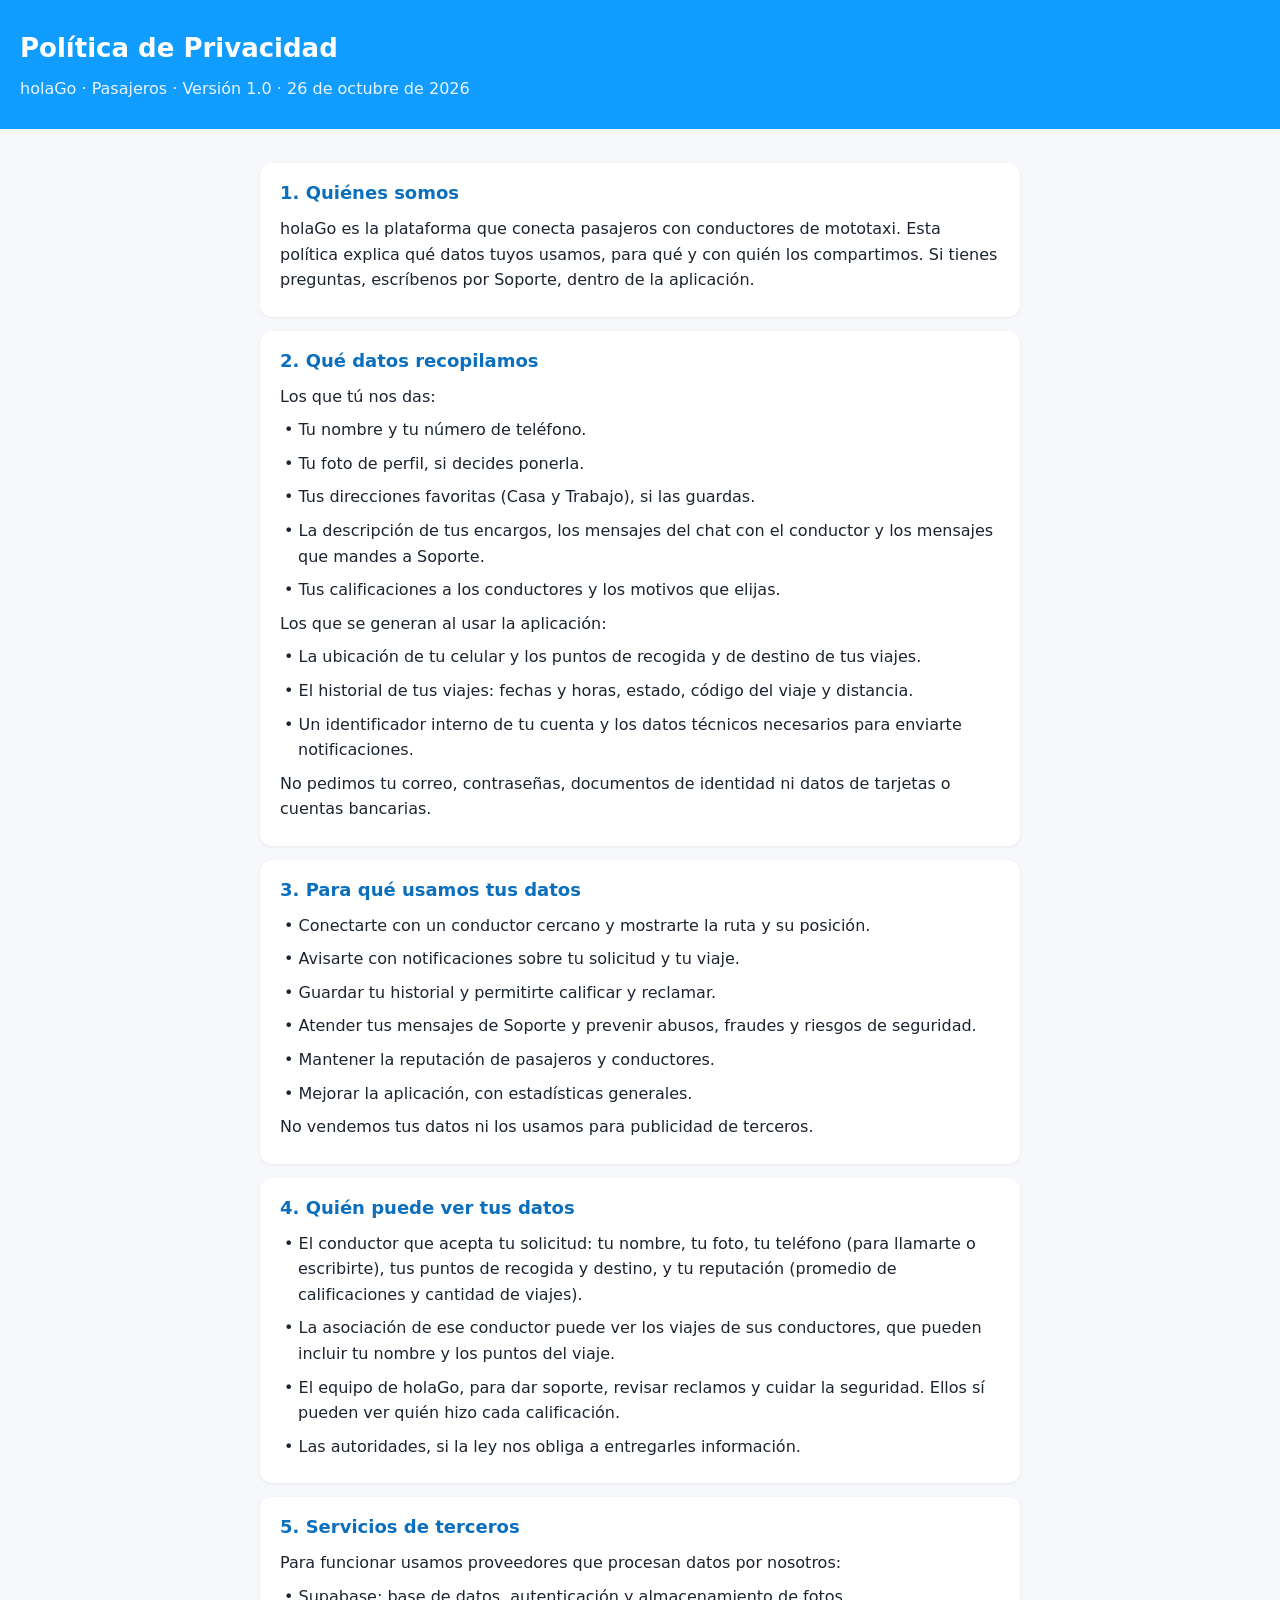
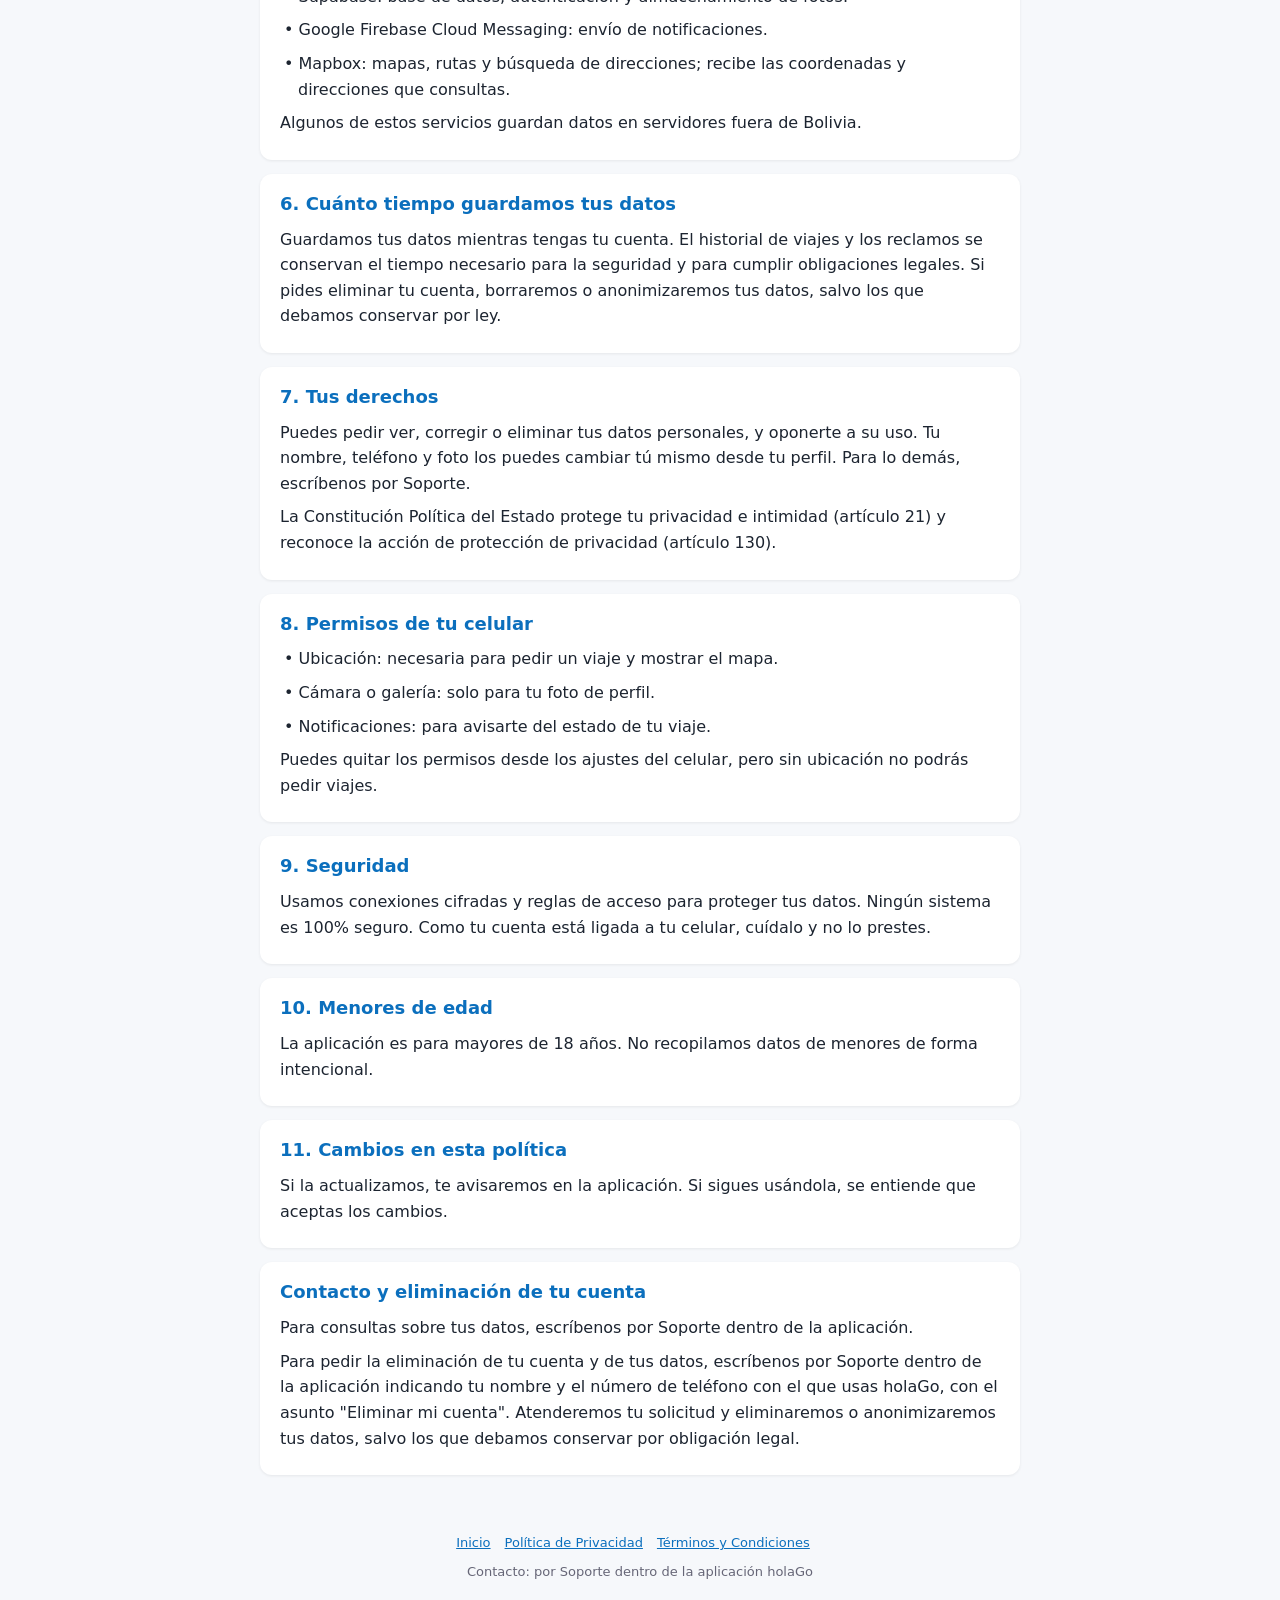
==== privacidad.html @ 033c35ab "Add files via upload" ====
<!doctype html><html lang="es"><head><meta charset="utf-8"><meta name="viewport" content="width=device-width,initial-scale=1"><title>Política de Privacidad - holaGo</title><style>body{font-family:system-ui,-apple-system,Segoe UI,Roboto,sans-serif;margin:0;background:#f6f8fb;color:#1c2430;line-height:1.6}
header{background:#119cff;color:#fff;padding:28px 20px}header h1{margin:0;font-size:26px}header p{margin:6px 0 0;opacity:.9}
main{max-width:760px;margin:0 auto;padding:20px}section{background:#fff;border-radius:12px;padding:16px 20px;margin:14px 0;box-shadow:0 1px 3px rgba(0,0,0,.07)}
h2{font-size:18px;margin:0 0 8px;color:#0b6fbd}p{margin:8px 0}.b{padding-left:18px;text-indent:-14px}
footer{text-align:center;color:#667;font-size:13px;padding:24px}a{color:#0b6fbd}nav a{margin-right:14px}</style></head><body>
<header><h1>Política de Privacidad</h1><p>holaGo · Pasajeros · Versión 1.0 · 26 de octubre de 2026</p></header><main>
<section><h2>1. Quiénes somos</h2>
<p>holaGo es la plataforma que conecta pasajeros con conductores de mototaxi. Esta política explica qué datos tuyos usamos, para qué y con quién los compartimos. Si tienes preguntas, escríbenos por Soporte, dentro de la aplicación.</p>
</section>
<section><h2>2. Qué datos recopilamos</h2>
<p>Los que tú nos das:</p>
<p class="b">• Tu nombre y tu número de teléfono.</p>
<p class="b">• Tu foto de perfil, si decides ponerla.</p>
<p class="b">• Tus direcciones favoritas (Casa y Trabajo), si las guardas.</p>
<p class="b">• La descripción de tus encargos, los mensajes del chat con el conductor y los mensajes que mandes a Soporte.</p>
<p class="b">• Tus calificaciones a los conductores y los motivos que elijas.</p>
<p>Los que se generan al usar la aplicación:</p>
<p class="b">• La ubicación de tu celular y los puntos de recogida y de destino de tus viajes.</p>
<p class="b">• El historial de tus viajes: fechas y horas, estado, código del viaje y distancia.</p>
<p class="b">• Un identificador interno de tu cuenta y los datos técnicos necesarios para enviarte notificaciones.</p>
<p>No pedimos tu correo, contraseñas, documentos de identidad ni datos de tarjetas o cuentas bancarias.</p>
</section>
<section><h2>3. Para qué usamos tus datos</h2>
<p class="b">• Conectarte con un conductor cercano y mostrarte la ruta y su posición.</p>
<p class="b">• Avisarte con notificaciones sobre tu solicitud y tu viaje.</p>
<p class="b">• Guardar tu historial y permitirte calificar y reclamar.</p>
<p class="b">• Atender tus mensajes de Soporte y prevenir abusos, fraudes y riesgos de seguridad.</p>
<p class="b">• Mantener la reputación de pasajeros y conductores.</p>
<p class="b">• Mejorar la aplicación, con estadísticas generales.</p>
<p>No vendemos tus datos ni los usamos para publicidad de terceros.</p>
</section>
<section><h2>4. Quién puede ver tus datos</h2>
<p class="b">• El conductor que acepta tu solicitud: tu nombre, tu foto, tu teléfono (para llamarte o escribirte), tus puntos de recogida y destino, y tu reputación (promedio de calificaciones y cantidad de viajes).</p>
<p class="b">• La asociación de ese conductor puede ver los viajes de sus conductores, que pueden incluir tu nombre y los puntos del viaje.</p>
<p class="b">• El equipo de holaGo, para dar soporte, revisar reclamos y cuidar la seguridad. Ellos sí pueden ver quién hizo cada calificación.</p>
<p class="b">• Las autoridades, si la ley nos obliga a entregarles información.</p>
</section>
<section><h2>5. Servicios de terceros</h2>
<p>Para funcionar usamos proveedores que procesan datos por nosotros:</p>
<p class="b">• Supabase: base de datos, autenticación y almacenamiento de fotos.</p>
<p class="b">• Google Firebase Cloud Messaging: envío de notificaciones.</p>
<p class="b">• Mapbox: mapas, rutas y búsqueda de direcciones; recibe las coordenadas y direcciones que consultas.</p>
<p>Algunos de estos servicios guardan datos en servidores fuera de Bolivia.</p>
</section>
<section><h2>6. Cuánto tiempo guardamos tus datos</h2>
<p>Guardamos tus datos mientras tengas tu cuenta. El historial de viajes y los reclamos se conservan el tiempo necesario para la seguridad y para cumplir obligaciones legales. Si pides eliminar tu cuenta, borraremos o anonimizaremos tus datos, salvo los que debamos conservar por ley.</p>
</section>
<section><h2>7. Tus derechos</h2>
<p>Puedes pedir ver, corregir o eliminar tus datos personales, y oponerte a su uso. Tu nombre, teléfono y foto los puedes cambiar tú mismo desde tu perfil. Para lo demás, escríbenos por Soporte.</p>
<p>La Constitución Política del Estado protege tu privacidad e intimidad (artículo 21) y reconoce la acción de protección de privacidad (artículo 130).</p>
</section>
<section><h2>8. Permisos de tu celular</h2>
<p class="b">• Ubicación: necesaria para pedir un viaje y mostrar el mapa.</p>
<p class="b">• Cámara o galería: solo para tu foto de perfil.</p>
<p class="b">• Notificaciones: para avisarte del estado de tu viaje.</p>
<p>Puedes quitar los permisos desde los ajustes del celular, pero sin ubicación no podrás pedir viajes.</p>
</section>
<section><h2>9. Seguridad</h2>
<p>Usamos conexiones cifradas y reglas de acceso para proteger tus datos. Ningún sistema es 100% seguro. Como tu cuenta está ligada a tu celular, cuídalo y no lo prestes.</p>
</section>
<section><h2>10. Menores de edad</h2>
<p>La aplicación es para mayores de 18 años. No recopilamos datos de menores de forma intencional.</p>
</section>
<section><h2>11. Cambios en esta política</h2>
<p>Si la actualizamos, te avisaremos en la aplicación. Si sigues usándola, se entiende que aceptas los cambios.</p>
</section>
<section><h2>Contacto y eliminación de tu cuenta</h2>
<p>Para consultas sobre tus datos, escríbenos por Soporte dentro de la aplicación.</p>
<p>Para pedir la eliminación de tu cuenta y de tus datos, escríbenos por Soporte dentro de la aplicación indicando tu nombre y el número de teléfono con el que usas holaGo, con el asunto "Eliminar mi cuenta". Atenderemos tu solicitud y eliminaremos o anonimizaremos tus datos, salvo los que debamos conservar por obligación legal.</p></section>
</main><footer><nav><a href="index.html">Inicio</a><a href="privacidad.html">Política de Privacidad</a><a href="terminos.html">Términos y Condiciones</a></nav><p>Contacto: por Soporte dentro de la aplicación holaGo</p></footer></body></html>
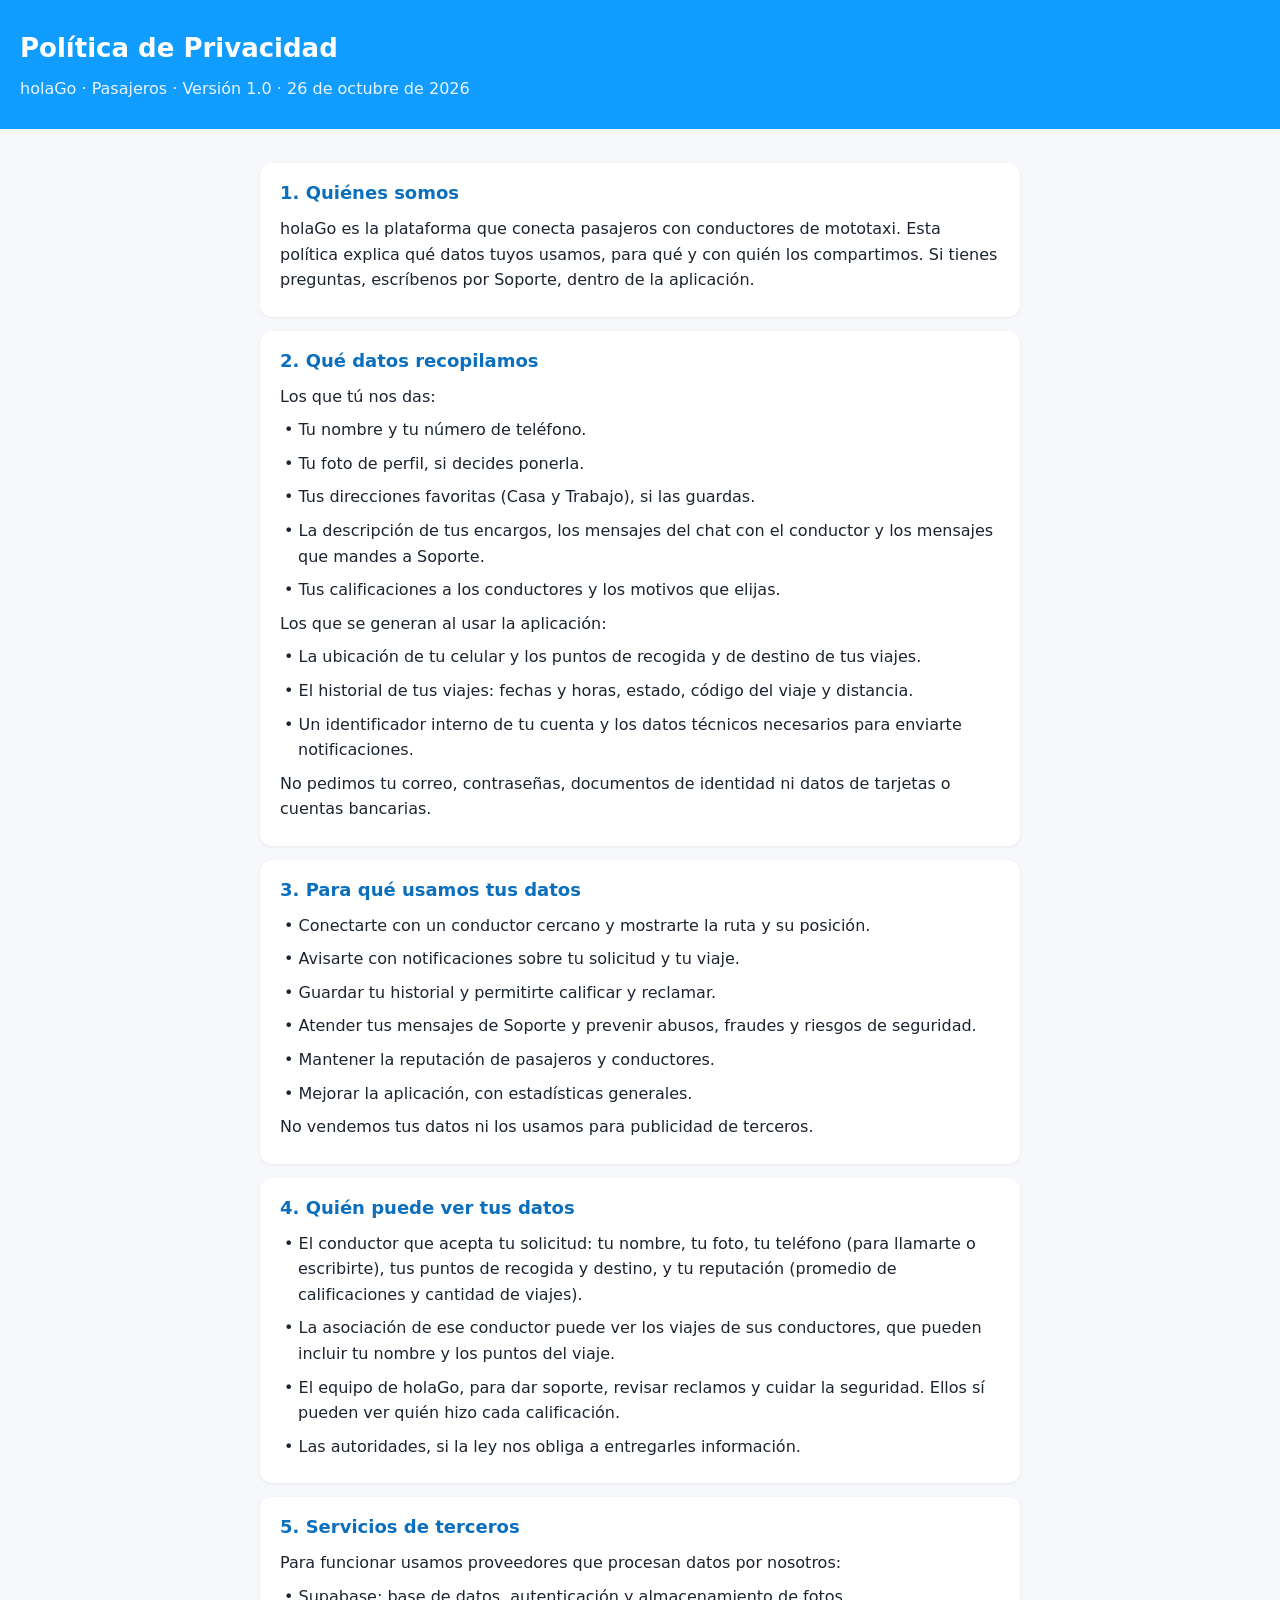
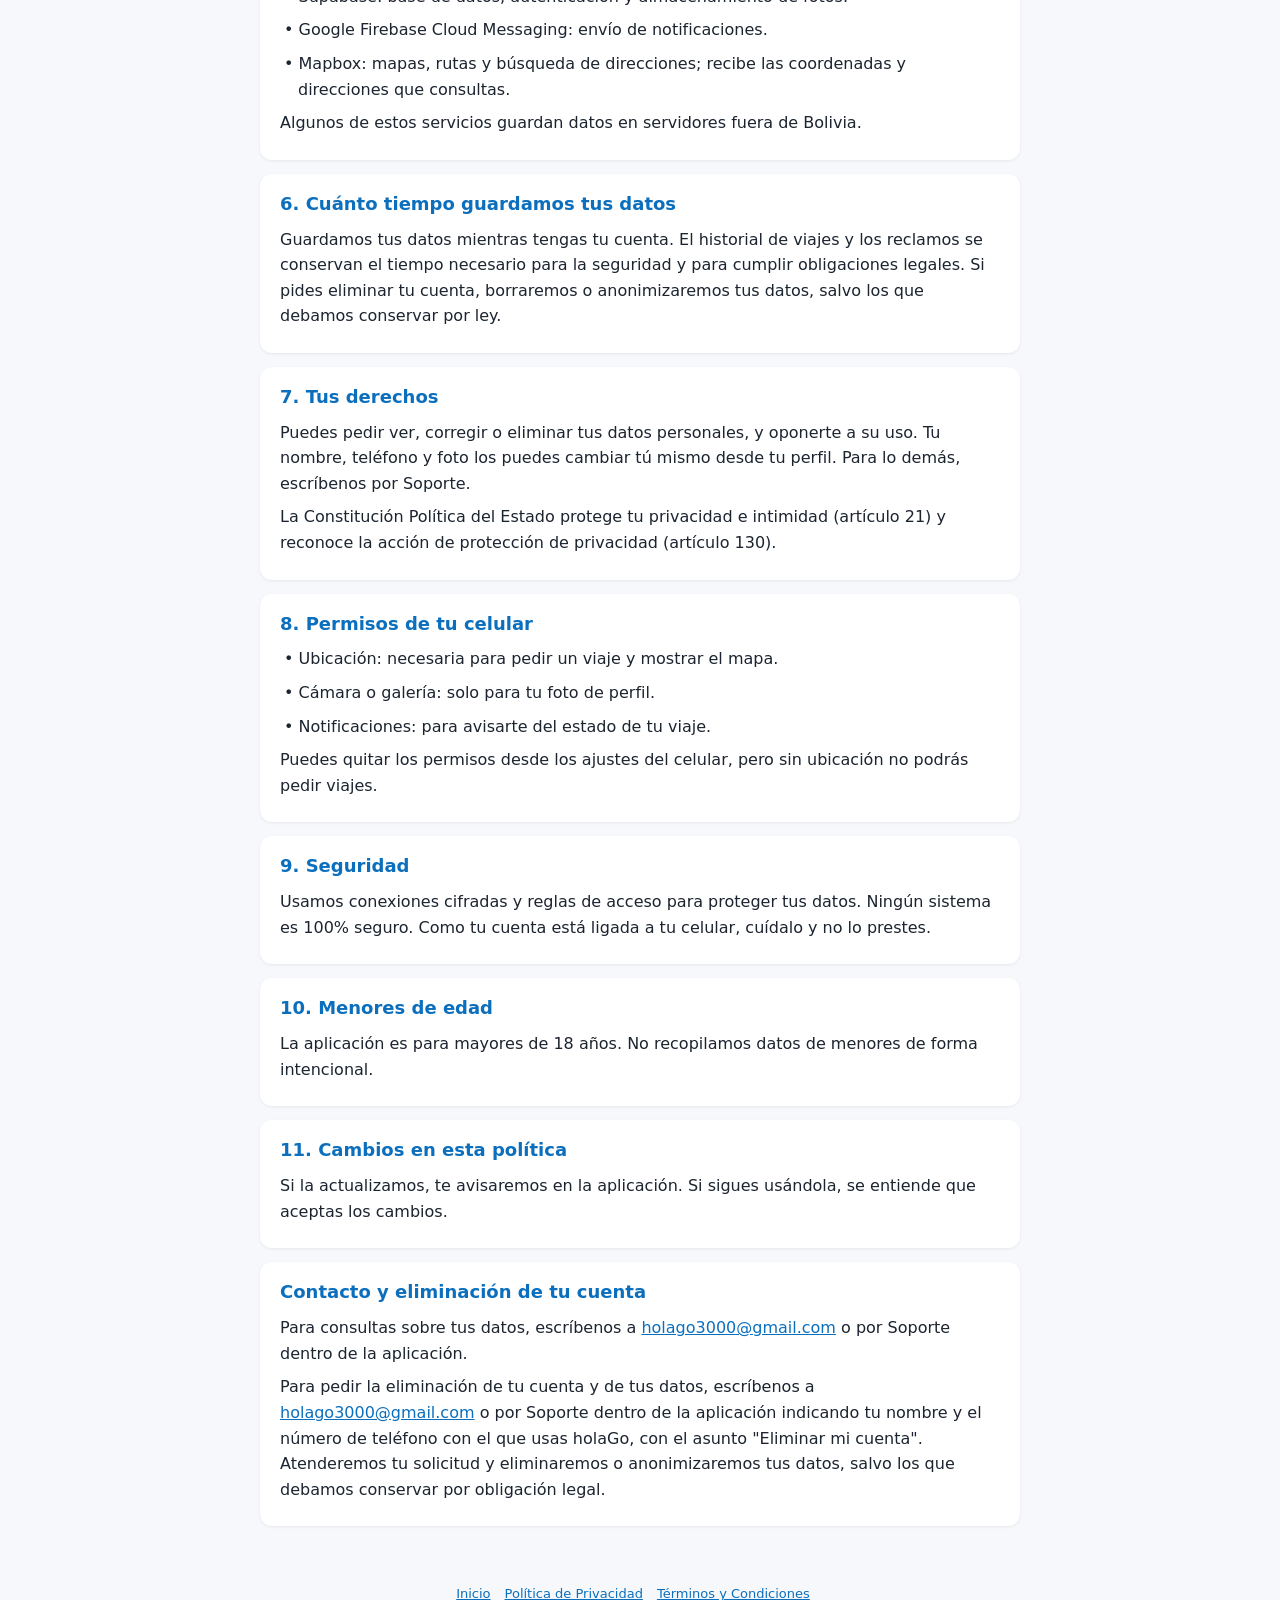
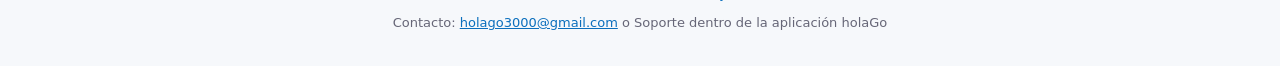
==== commit bd94b525: "Add files via upload" ====
--- a/privacidad.html
+++ b/privacidad.html
@@ -65,6 +65,6 @@
 <p>Si la actualizamos, te avisaremos en la aplicación. Si sigues usándola, se entiende que aceptas los cambios.</p>
 </section>
 <section><h2>Contacto y eliminación de tu cuenta</h2>
-<p>Para consultas sobre tus datos, escríbenos por Soporte dentro de la aplicación.</p>
-<p>Para pedir la eliminación de tu cuenta y de tus datos, escríbenos por Soporte dentro de la aplicación indicando tu nombre y el número de teléfono con el que usas holaGo, con el asunto "Eliminar mi cuenta". Atenderemos tu solicitud y eliminaremos o anonimizaremos tus datos, salvo los que debamos conservar por obligación legal.</p></section>
-</main><footer><nav><a href="index.html">Inicio</a><a href="privacidad.html">Política de Privacidad</a><a href="terminos.html">Términos y Condiciones</a></nav><p>Contacto: por Soporte dentro de la aplicación holaGo</p></footer></body></html>+<p>Para consultas sobre tus datos, escríbenos a <a href="mailto:holago3000@gmail.com">holago3000@gmail.com</a> o por Soporte dentro de la aplicación.</p>
+<p>Para pedir la eliminación de tu cuenta y de tus datos, escríbenos a <a href="mailto:holago3000@gmail.com">holago3000@gmail.com</a> o por Soporte dentro de la aplicación indicando tu nombre y el número de teléfono con el que usas holaGo, con el asunto "Eliminar mi cuenta". Atenderemos tu solicitud y eliminaremos o anonimizaremos tus datos, salvo los que debamos conservar por obligación legal.</p></section>
+</main><footer><nav><a href="index.html">Inicio</a><a href="privacidad.html">Política de Privacidad</a><a href="terminos.html">Términos y Condiciones</a></nav><p>Contacto: <a href="mailto:holago3000@gmail.com">holago3000@gmail.com</a> o Soporte dentro de la aplicación holaGo</p></footer></body></html>
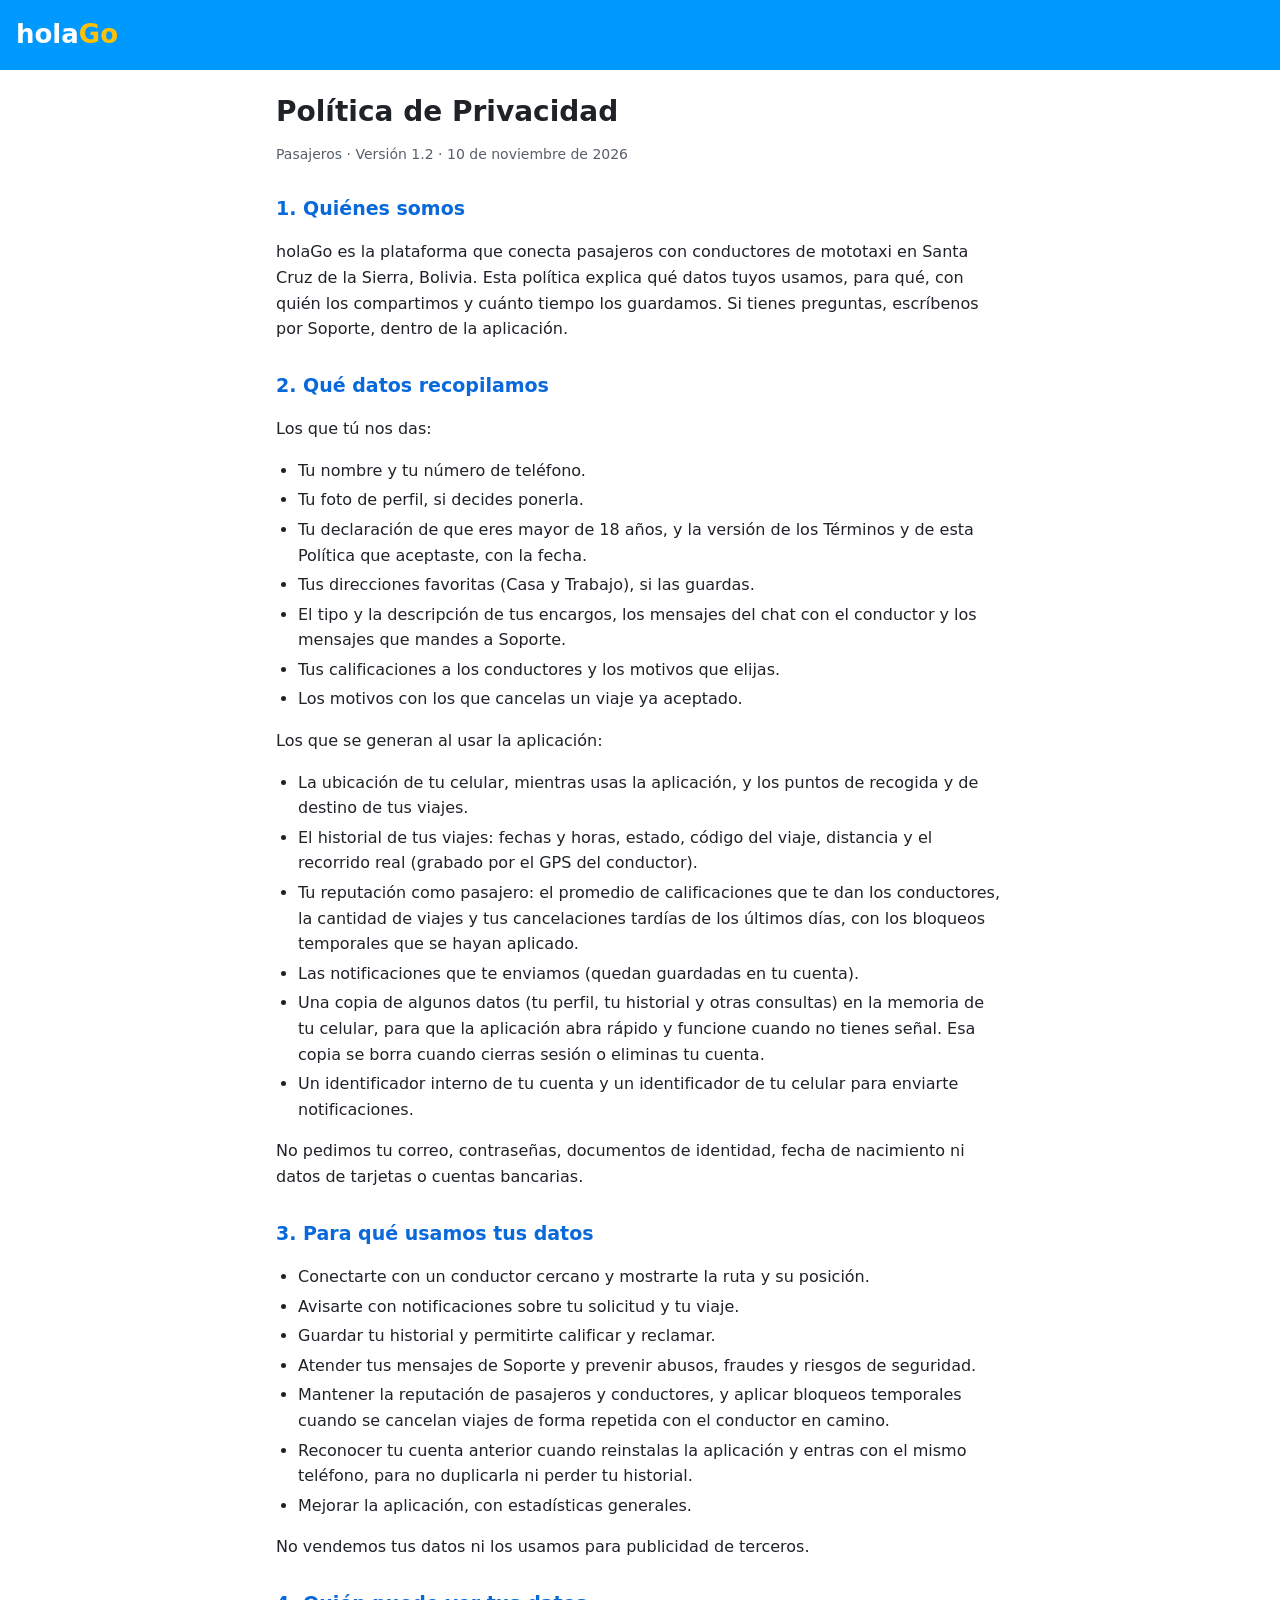
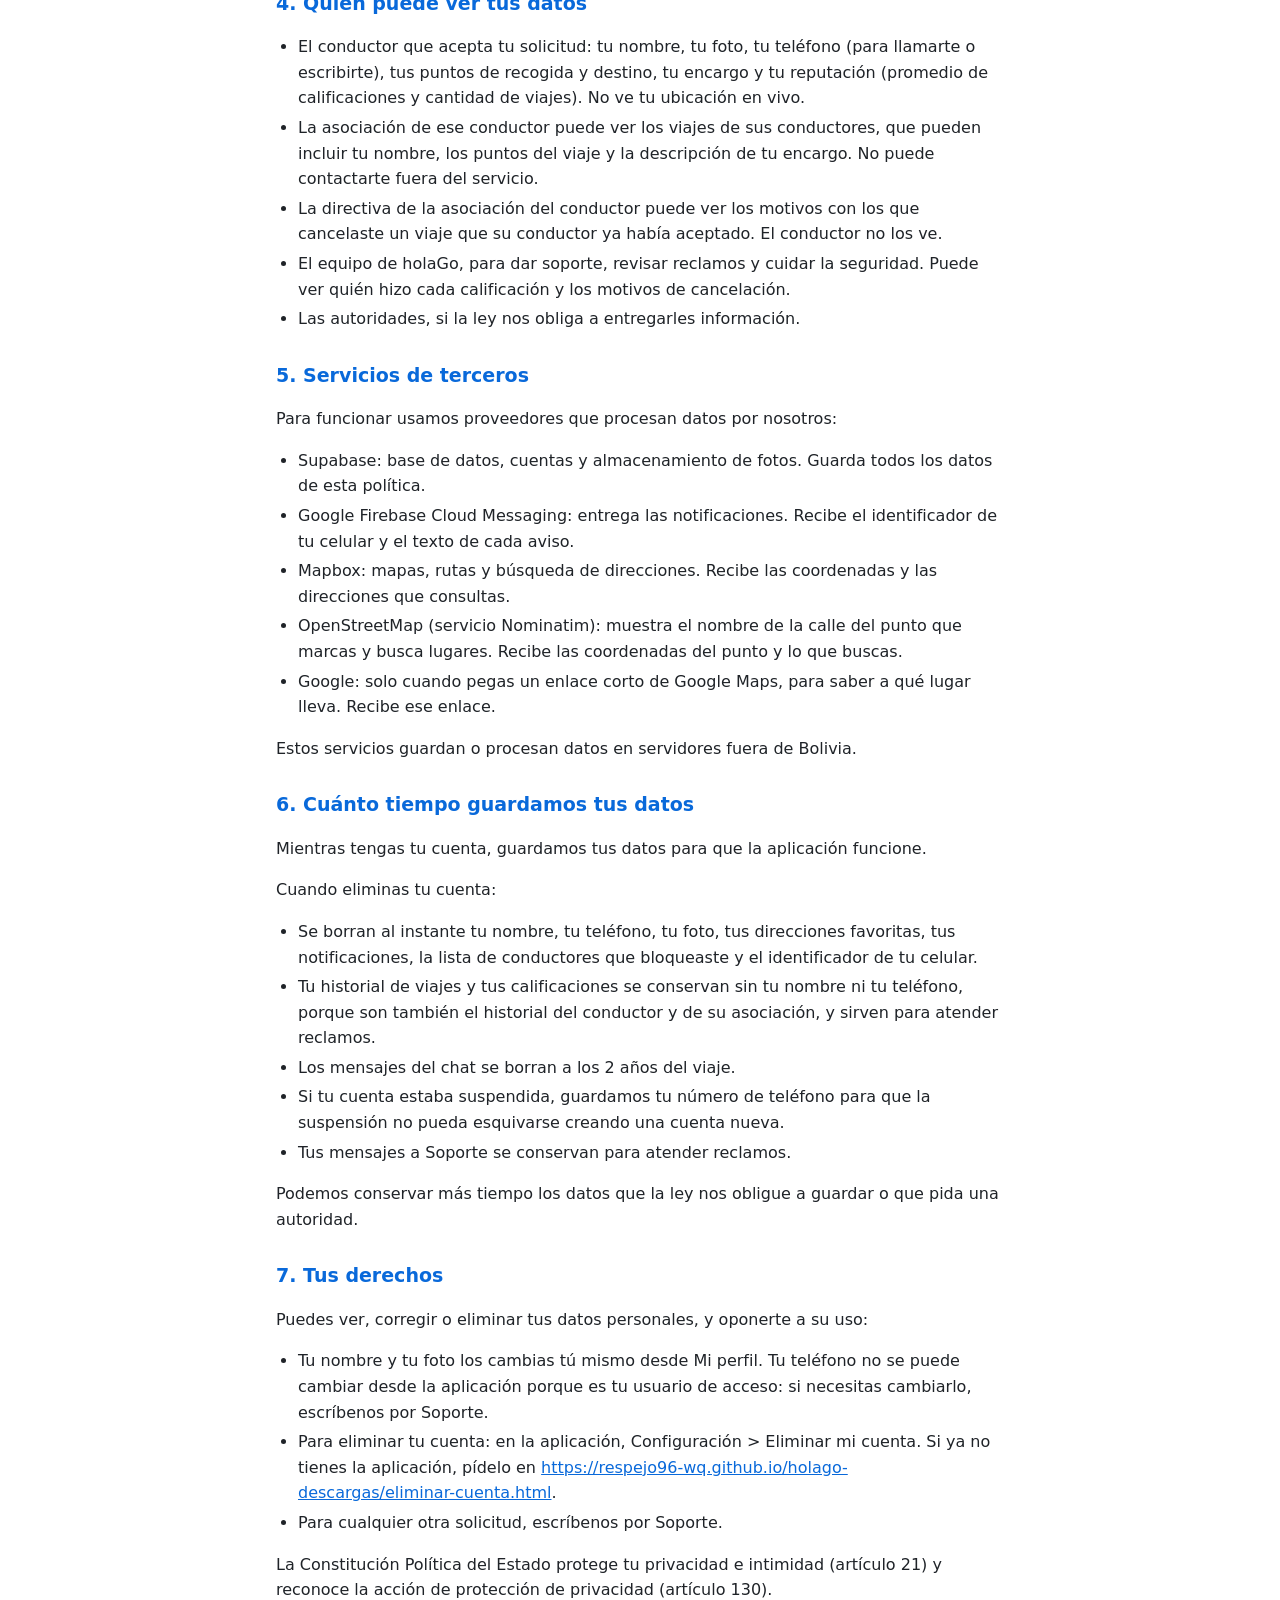
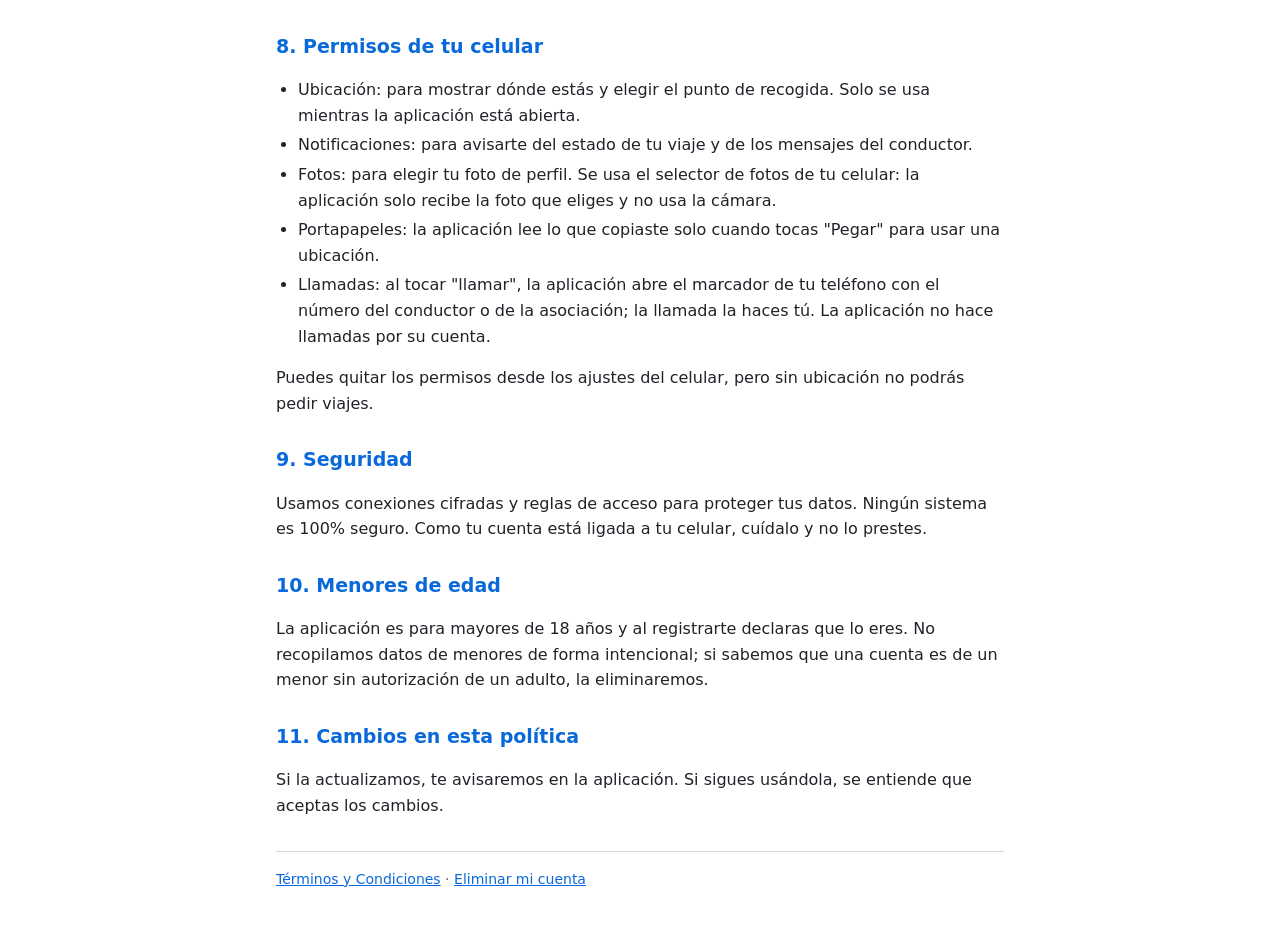
==== commit 70d28a87: "Add files via upload" ====
--- a/privacidad.html
+++ b/privacidad.html
@@ -1,70 +1,105 @@
-<!doctype html><html lang="es"><head><meta charset="utf-8"><meta name="viewport" content="width=device-width,initial-scale=1"><title>Política de Privacidad - holaGo</title><style>body{font-family:system-ui,-apple-system,Segoe UI,Roboto,sans-serif;margin:0;background:#f6f8fb;color:#1c2430;line-height:1.6}
-header{background:#119cff;color:#fff;padding:28px 20px}header h1{margin:0;font-size:26px}header p{margin:6px 0 0;opacity:.9}
-main{max-width:760px;margin:0 auto;padding:20px}section{background:#fff;border-radius:12px;padding:16px 20px;margin:14px 0;box-shadow:0 1px 3px rgba(0,0,0,.07)}
-h2{font-size:18px;margin:0 0 8px;color:#0b6fbd}p{margin:8px 0}.b{padding-left:18px;text-indent:-14px}
-footer{text-align:center;color:#667;font-size:13px;padding:24px}a{color:#0b6fbd}nav a{margin-right:14px}</style></head><body>
-<header><h1>Política de Privacidad</h1><p>holaGo · Pasajeros · Versión 1.0 · 26 de octubre de 2026</p></header><main>
-<section><h2>1. Quiénes somos</h2>
-<p>holaGo es la plataforma que conecta pasajeros con conductores de mototaxi. Esta política explica qué datos tuyos usamos, para qué y con quién los compartimos. Si tienes preguntas, escríbenos por Soporte, dentro de la aplicación.</p>
-</section>
-<section><h2>2. Qué datos recopilamos</h2>
-<p>Los que tú nos das:</p>
-<p class="b">• Tu nombre y tu número de teléfono.</p>
-<p class="b">• Tu foto de perfil, si decides ponerla.</p>
-<p class="b">• Tus direcciones favoritas (Casa y Trabajo), si las guardas.</p>
-<p class="b">• La descripción de tus encargos, los mensajes del chat con el conductor y los mensajes que mandes a Soporte.</p>
-<p class="b">• Tus calificaciones a los conductores y los motivos que elijas.</p>
-<p>Los que se generan al usar la aplicación:</p>
-<p class="b">• La ubicación de tu celular y los puntos de recogida y de destino de tus viajes.</p>
-<p class="b">• El historial de tus viajes: fechas y horas, estado, código del viaje y distancia.</p>
-<p class="b">• Un identificador interno de tu cuenta y los datos técnicos necesarios para enviarte notificaciones.</p>
-<p>No pedimos tu correo, contraseñas, documentos de identidad ni datos de tarjetas o cuentas bancarias.</p>
-</section>
-<section><h2>3. Para qué usamos tus datos</h2>
-<p class="b">• Conectarte con un conductor cercano y mostrarte la ruta y su posición.</p>
-<p class="b">• Avisarte con notificaciones sobre tu solicitud y tu viaje.</p>
-<p class="b">• Guardar tu historial y permitirte calificar y reclamar.</p>
-<p class="b">• Atender tus mensajes de Soporte y prevenir abusos, fraudes y riesgos de seguridad.</p>
-<p class="b">• Mantener la reputación de pasajeros y conductores.</p>
-<p class="b">• Mejorar la aplicación, con estadísticas generales.</p>
-<p>No vendemos tus datos ni los usamos para publicidad de terceros.</p>
-</section>
-<section><h2>4. Quién puede ver tus datos</h2>
-<p class="b">• El conductor que acepta tu solicitud: tu nombre, tu foto, tu teléfono (para llamarte o escribirte), tus puntos de recogida y destino, y tu reputación (promedio de calificaciones y cantidad de viajes).</p>
-<p class="b">• La asociación de ese conductor puede ver los viajes de sus conductores, que pueden incluir tu nombre y los puntos del viaje.</p>
-<p class="b">• El equipo de holaGo, para dar soporte, revisar reclamos y cuidar la seguridad. Ellos sí pueden ver quién hizo cada calificación.</p>
-<p class="b">• Las autoridades, si la ley nos obliga a entregarles información.</p>
-</section>
-<section><h2>5. Servicios de terceros</h2>
-<p>Para funcionar usamos proveedores que procesan datos por nosotros:</p>
-<p class="b">• Supabase: base de datos, autenticación y almacenamiento de fotos.</p>
-<p class="b">• Google Firebase Cloud Messaging: envío de notificaciones.</p>
-<p class="b">• Mapbox: mapas, rutas y búsqueda de direcciones; recibe las coordenadas y direcciones que consultas.</p>
-<p>Algunos de estos servicios guardan datos en servidores fuera de Bolivia.</p>
-</section>
-<section><h2>6. Cuánto tiempo guardamos tus datos</h2>
-<p>Guardamos tus datos mientras tengas tu cuenta. El historial de viajes y los reclamos se conservan el tiempo necesario para la seguridad y para cumplir obligaciones legales. Si pides eliminar tu cuenta, borraremos o anonimizaremos tus datos, salvo los que debamos conservar por ley.</p>
-</section>
-<section><h2>7. Tus derechos</h2>
-<p>Puedes pedir ver, corregir o eliminar tus datos personales, y oponerte a su uso. Tu nombre, teléfono y foto los puedes cambiar tú mismo desde tu perfil. Para lo demás, escríbenos por Soporte.</p>
-<p>La Constitución Política del Estado protege tu privacidad e intimidad (artículo 21) y reconoce la acción de protección de privacidad (artículo 130).</p>
-</section>
-<section><h2>8. Permisos de tu celular</h2>
-<p class="b">• Ubicación: necesaria para pedir un viaje y mostrar el mapa.</p>
-<p class="b">• Cámara o galería: solo para tu foto de perfil.</p>
-<p class="b">• Notificaciones: para avisarte del estado de tu viaje.</p>
-<p>Puedes quitar los permisos desde los ajustes del celular, pero sin ubicación no podrás pedir viajes.</p>
-</section>
-<section><h2>9. Seguridad</h2>
-<p>Usamos conexiones cifradas y reglas de acceso para proteger tus datos. Ningún sistema es 100% seguro. Como tu cuenta está ligada a tu celular, cuídalo y no lo prestes.</p>
-</section>
-<section><h2>10. Menores de edad</h2>
-<p>La aplicación es para mayores de 18 años. No recopilamos datos de menores de forma intencional.</p>
-</section>
-<section><h2>11. Cambios en esta política</h2>
-<p>Si la actualizamos, te avisaremos en la aplicación. Si sigues usándola, se entiende que aceptas los cambios.</p>
-</section>
-<section><h2>Contacto y eliminación de tu cuenta</h2>
-<p>Para consultas sobre tus datos, escríbenos a <a href="mailto:holago3000@gmail.com">holago3000@gmail.com</a> o por Soporte dentro de la aplicación.</p>
-<p>Para pedir la eliminación de tu cuenta y de tus datos, escríbenos a <a href="mailto:holago3000@gmail.com">holago3000@gmail.com</a> o por Soporte dentro de la aplicación indicando tu nombre y el número de teléfono con el que usas holaGo, con el asunto "Eliminar mi cuenta". Atenderemos tu solicitud y eliminaremos o anonimizaremos tus datos, salvo los que debamos conservar por obligación legal.</p></section>
-</main><footer><nav><a href="index.html">Inicio</a><a href="privacidad.html">Política de Privacidad</a><a href="terminos.html">Términos y Condiciones</a></nav><p>Contacto: <a href="mailto:holago3000@gmail.com">holago3000@gmail.com</a> o Soporte dentro de la aplicación holaGo</p></footer></body></html>+<!doctype html>
+<html lang="es">
+<head>
+<meta charset="utf-8">
+<meta name="viewport" content="width=device-width, initial-scale=1">
+<title>Política de Privacidad · holaGo Pasajeros</title>
+<link rel="stylesheet" href="estilo.css">
+</head>
+<body>
+<header><span class="logo">hola<b>Go</b></span></header>
+<main>
+<h1>Política de Privacidad</h1>
+<p class="meta">Pasajeros · Versión 1.2 · 10 de noviembre de 2026</p>
+<h2>1. Qui&#233;nes somos</h2>
+<p>holaGo es la plataforma que conecta pasajeros con conductores de mototaxi en Santa Cruz de la Sierra, Bolivia. Esta pol&#237;tica explica qu&#233; datos tuyos usamos, para qu&#233;, con qui&#233;n los compartimos y cu&#225;nto tiempo los guardamos. Si tienes preguntas, escr&#237;benos por Soporte, dentro de la aplicaci&#243;n.</p>
+<h2>2. Qu&#233; datos recopilamos</h2>
+<p>Los que t&#250; nos das:</p>
+<ul>
+<li>Tu nombre y tu n&#250;mero de tel&#233;fono.</li>
+<li>Tu foto de perfil, si decides ponerla.</li>
+<li>Tu declaraci&#243;n de que eres mayor de 18 a&#241;os, y la versi&#243;n de los T&#233;rminos y de esta Pol&#237;tica que aceptaste, con la fecha.</li>
+<li>Tus direcciones favoritas (Casa y Trabajo), si las guardas.</li>
+<li>El tipo y la descripci&#243;n de tus encargos, los mensajes del chat con el conductor y los mensajes que mandes a Soporte.</li>
+<li>Tus calificaciones a los conductores y los motivos que elijas.</li>
+<li>Los motivos con los que cancelas un viaje ya aceptado.</li>
+</ul>
+<p>Los que se generan al usar la aplicaci&#243;n:</p>
+<ul>
+<li>La ubicaci&#243;n de tu celular, mientras usas la aplicaci&#243;n, y los puntos de recogida y de destino de tus viajes.</li>
+<li>El historial de tus viajes: fechas y horas, estado, c&#243;digo del viaje, distancia y el recorrido real (grabado por el GPS del conductor).</li>
+<li>Tu reputaci&#243;n como pasajero: el promedio de calificaciones que te dan los conductores, la cantidad de viajes y tus cancelaciones tard&#237;as de los &#250;ltimos d&#237;as, con los bloqueos temporales que se hayan aplicado.</li>
+<li>Las notificaciones que te enviamos (quedan guardadas en tu cuenta).</li>
+<li>Una copia de algunos datos (tu perfil, tu historial y otras consultas) en la memoria de tu celular, para que la aplicaci&#243;n abra r&#225;pido y funcione cuando no tienes se&#241;al. Esa copia se borra cuando cierras sesi&#243;n o eliminas tu cuenta.</li>
+<li>Un identificador interno de tu cuenta y un identificador de tu celular para enviarte notificaciones.</li>
+</ul>
+<p>No pedimos tu correo, contrase&#241;as, documentos de identidad, fecha de nacimiento ni datos de tarjetas o cuentas bancarias.</p>
+<h2>3. Para qu&#233; usamos tus datos</h2>
+<ul>
+<li>Conectarte con un conductor cercano y mostrarte la ruta y su posici&#243;n.</li>
+<li>Avisarte con notificaciones sobre tu solicitud y tu viaje.</li>
+<li>Guardar tu historial y permitirte calificar y reclamar.</li>
+<li>Atender tus mensajes de Soporte y prevenir abusos, fraudes y riesgos de seguridad.</li>
+<li>Mantener la reputaci&#243;n de pasajeros y conductores, y aplicar bloqueos temporales cuando se cancelan viajes de forma repetida con el conductor en camino.</li>
+<li>Reconocer tu cuenta anterior cuando reinstalas la aplicaci&#243;n y entras con el mismo tel&#233;fono, para no duplicarla ni perder tu historial.</li>
+<li>Mejorar la aplicaci&#243;n, con estad&#237;sticas generales.</li>
+</ul>
+<p>No vendemos tus datos ni los usamos para publicidad de terceros.</p>
+<h2>4. Qui&#233;n puede ver tus datos</h2>
+<ul>
+<li>El conductor que acepta tu solicitud: tu nombre, tu foto, tu tel&#233;fono (para llamarte o escribirte), tus puntos de recogida y destino, tu encargo y tu reputaci&#243;n (promedio de calificaciones y cantidad de viajes). No ve tu ubicaci&#243;n en vivo.</li>
+<li>La asociaci&#243;n de ese conductor puede ver los viajes de sus conductores, que pueden incluir tu nombre, los puntos del viaje y la descripci&#243;n de tu encargo. No puede contactarte fuera del servicio.</li>
+<li>La directiva de la asociaci&#243;n del conductor puede ver los motivos con los que cancelaste un viaje que su conductor ya hab&#237;a aceptado. El conductor no los ve.</li>
+<li>El equipo de holaGo, para dar soporte, revisar reclamos y cuidar la seguridad. Puede ver qui&#233;n hizo cada calificaci&#243;n y los motivos de cancelaci&#243;n.</li>
+<li>Las autoridades, si la ley nos obliga a entregarles informaci&#243;n.</li>
+</ul>
+<h2>5. Servicios de terceros</h2>
+<p>Para funcionar usamos proveedores que procesan datos por nosotros:</p>
+<ul>
+<li>Supabase: base de datos, cuentas y almacenamiento de fotos. Guarda todos los datos de esta pol&#237;tica.</li>
+<li>Google Firebase Cloud Messaging: entrega las notificaciones. Recibe el identificador de tu celular y el texto de cada aviso.</li>
+<li>Mapbox: mapas, rutas y b&#250;squeda de direcciones. Recibe las coordenadas y las direcciones que consultas.</li>
+<li>OpenStreetMap (servicio Nominatim): muestra el nombre de la calle del punto que marcas y busca lugares. Recibe las coordenadas del punto y lo que buscas.</li>
+<li>Google: solo cuando pegas un enlace corto de Google Maps, para saber a qu&#233; lugar lleva. Recibe ese enlace.</li>
+</ul>
+<p>Estos servicios guardan o procesan datos en servidores fuera de Bolivia.</p>
+<h2>6. Cu&#225;nto tiempo guardamos tus datos</h2>
+<p>Mientras tengas tu cuenta, guardamos tus datos para que la aplicaci&#243;n funcione.</p>
+<p>Cuando eliminas tu cuenta:</p>
+<ul>
+<li>Se borran al instante tu nombre, tu tel&#233;fono, tu foto, tus direcciones favoritas, tus notificaciones, la lista de conductores que bloqueaste y el identificador de tu celular.</li>
+<li>Tu historial de viajes y tus calificaciones se conservan sin tu nombre ni tu tel&#233;fono, porque son tambi&#233;n el historial del conductor y de su asociaci&#243;n, y sirven para atender reclamos.</li>
+<li>Los mensajes del chat se borran a los 2 a&#241;os del viaje.</li>
+<li>Si tu cuenta estaba suspendida, guardamos tu n&#250;mero de tel&#233;fono para que la suspensi&#243;n no pueda esquivarse creando una cuenta nueva.</li>
+<li>Tus mensajes a Soporte se conservan para atender reclamos.</li>
+</ul>
+<p>Podemos conservar m&#225;s tiempo los datos que la ley nos obligue a guardar o que pida una autoridad.</p>
+<h2>7. Tus derechos</h2>
+<p>Puedes ver, corregir o eliminar tus datos personales, y oponerte a su uso:</p>
+<ul>
+<li>Tu nombre y tu foto los cambias t&#250; mismo desde Mi perfil. Tu tel&#233;fono no se puede cambiar desde la aplicaci&#243;n porque es tu usuario de acceso: si necesitas cambiarlo, escr&#237;benos por Soporte.</li>
+<li>Para eliminar tu cuenta: en la aplicaci&#243;n, Configuraci&#243;n &gt; Eliminar mi cuenta. Si ya no tienes la aplicaci&#243;n, p&#237;delo en <a href="https://respejo96-wq.github.io/holago-descargas/eliminar-cuenta.html">https://respejo96-wq.github.io/holago-descargas/eliminar-cuenta.html</a>.</li>
+<li>Para cualquier otra solicitud, escr&#237;benos por Soporte.</li>
+</ul>
+<p>La Constituci&#243;n Pol&#237;tica del Estado protege tu privacidad e intimidad (art&#237;culo 21) y reconoce la acci&#243;n de protecci&#243;n de privacidad (art&#237;culo 130).</p>
+<h2>8. Permisos de tu celular</h2>
+<ul>
+<li>Ubicaci&#243;n: para mostrar d&#243;nde est&#225;s y elegir el punto de recogida. Solo se usa mientras la aplicaci&#243;n est&#225; abierta.</li>
+<li>Notificaciones: para avisarte del estado de tu viaje y de los mensajes del conductor.</li>
+<li>Fotos: para elegir tu foto de perfil. Se usa el selector de fotos de tu celular: la aplicaci&#243;n solo recibe la foto que eliges y no usa la c&#225;mara.</li>
+<li>Portapapeles: la aplicaci&#243;n lee lo que copiaste solo cuando tocas &quot;Pegar&quot; para usar una ubicaci&#243;n.</li>
+<li>Llamadas: al tocar &quot;llamar&quot;, la aplicaci&#243;n abre el marcador de tu tel&#233;fono con el n&#250;mero del conductor o de la asociaci&#243;n; la llamada la haces t&#250;. La aplicaci&#243;n no hace llamadas por su cuenta.</li>
+</ul>
+<p>Puedes quitar los permisos desde los ajustes del celular, pero sin ubicaci&#243;n no podr&#225;s pedir viajes.</p>
+<h2>9. Seguridad</h2>
+<p>Usamos conexiones cifradas y reglas de acceso para proteger tus datos. Ning&#250;n sistema es 100% seguro. Como tu cuenta est&#225; ligada a tu celular, cu&#237;dalo y no lo prestes.</p>
+<h2>10. Menores de edad</h2>
+<p>La aplicaci&#243;n es para mayores de 18 a&#241;os y al registrarte declaras que lo eres. No recopilamos datos de menores de forma intencional; si sabemos que una cuenta es de un menor sin autorizaci&#243;n de un adulto, la eliminaremos.</p>
+<h2>11. Cambios en esta pol&#237;tica</h2>
+<p>Si la actualizamos, te avisaremos en la aplicaci&#243;n. Si sigues us&#225;ndola, se entiende que aceptas los cambios.</p>
+
+<hr>
+<p class="pie"><a href="terminos.html">Términos y Condiciones</a> · <a href="eliminar-cuenta.html">Eliminar mi cuenta</a></p>
+</main>
+</body>
+</html>
--- a/estilo.css
+++ b/estilo.css
@@ -0,0 +1,54 @@
+:root {
+  --fondo: #ffffff;
+  --texto: #1f2328;
+  --suave: #57606a;
+  --azul: #0969da;
+  --amarillo: #f2b705;
+  --borde: #d0d7de;
+  --caja: #f6f8fa;
+  --rojo: #cf222e;
+}
+@media (prefers-color-scheme: dark) {
+  :root {
+    --fondo: #0d1117;
+    --texto: #e6edf3;
+    --suave: #9198a1;
+    --azul: #4493f8;
+    --borde: #30363d;
+    --caja: #161b22;
+    --rojo: #f85149;
+  }
+}
+* { box-sizing: border-box; }
+body {
+  margin: 0;
+  background: var(--fondo);
+  color: var(--texto);
+  font: 16px/1.6 system-ui, -apple-system, "Segoe UI", Roboto, Arial, sans-serif;
+}
+header { background: #0099ff; padding: 14px 16px; }
+.logo { color: #fff; font-weight: 800; font-size: 26px; }
+.logo b { color: #ffc107; }
+main { max-width: 760px; margin: 0 auto; padding: 24px 16px 48px; }
+h1 { font-size: 28px; line-height: 1.25; margin: 0 0 4px; }
+h2 { font-size: 19px; margin: 28px 0 8px; color: var(--azul); }
+.meta, .pie { color: var(--suave); font-size: 14px; }
+a { color: var(--azul); overflow-wrap: anywhere; }
+ul { padding-left: 22px; }
+li { margin-bottom: 4px; }
+hr { border: 0; border-top: 1px solid var(--borde); margin: 32px 0 16px; }
+.caja { background: var(--caja); border: 1px solid var(--borde); border-radius: 10px; padding: 16px; margin: 16px 0; }
+label { display: block; font-weight: 600; margin: 14px 0 6px; }
+h3 { font-size: 16px; margin: 18px 0 4px; }
+input, textarea, select {
+  width: 100%; padding: 10px 12px; font: inherit; color: var(--texto);
+  background: var(--fondo); border: 1px solid var(--borde); border-radius: 8px;
+}
+textarea { min-height: 90px; resize: vertical; }
+button {
+  margin-top: 18px; width: 100%; padding: 12px; font: inherit; font-weight: 700;
+  color: #fff; background: var(--rojo); border: 0; border-radius: 8px; cursor: pointer;
+}
+button:disabled { opacity: .6; cursor: wait; }
+.ok { color: #1a7f37; font-weight: 600; }
+.error { color: var(--rojo); font-weight: 600; }
